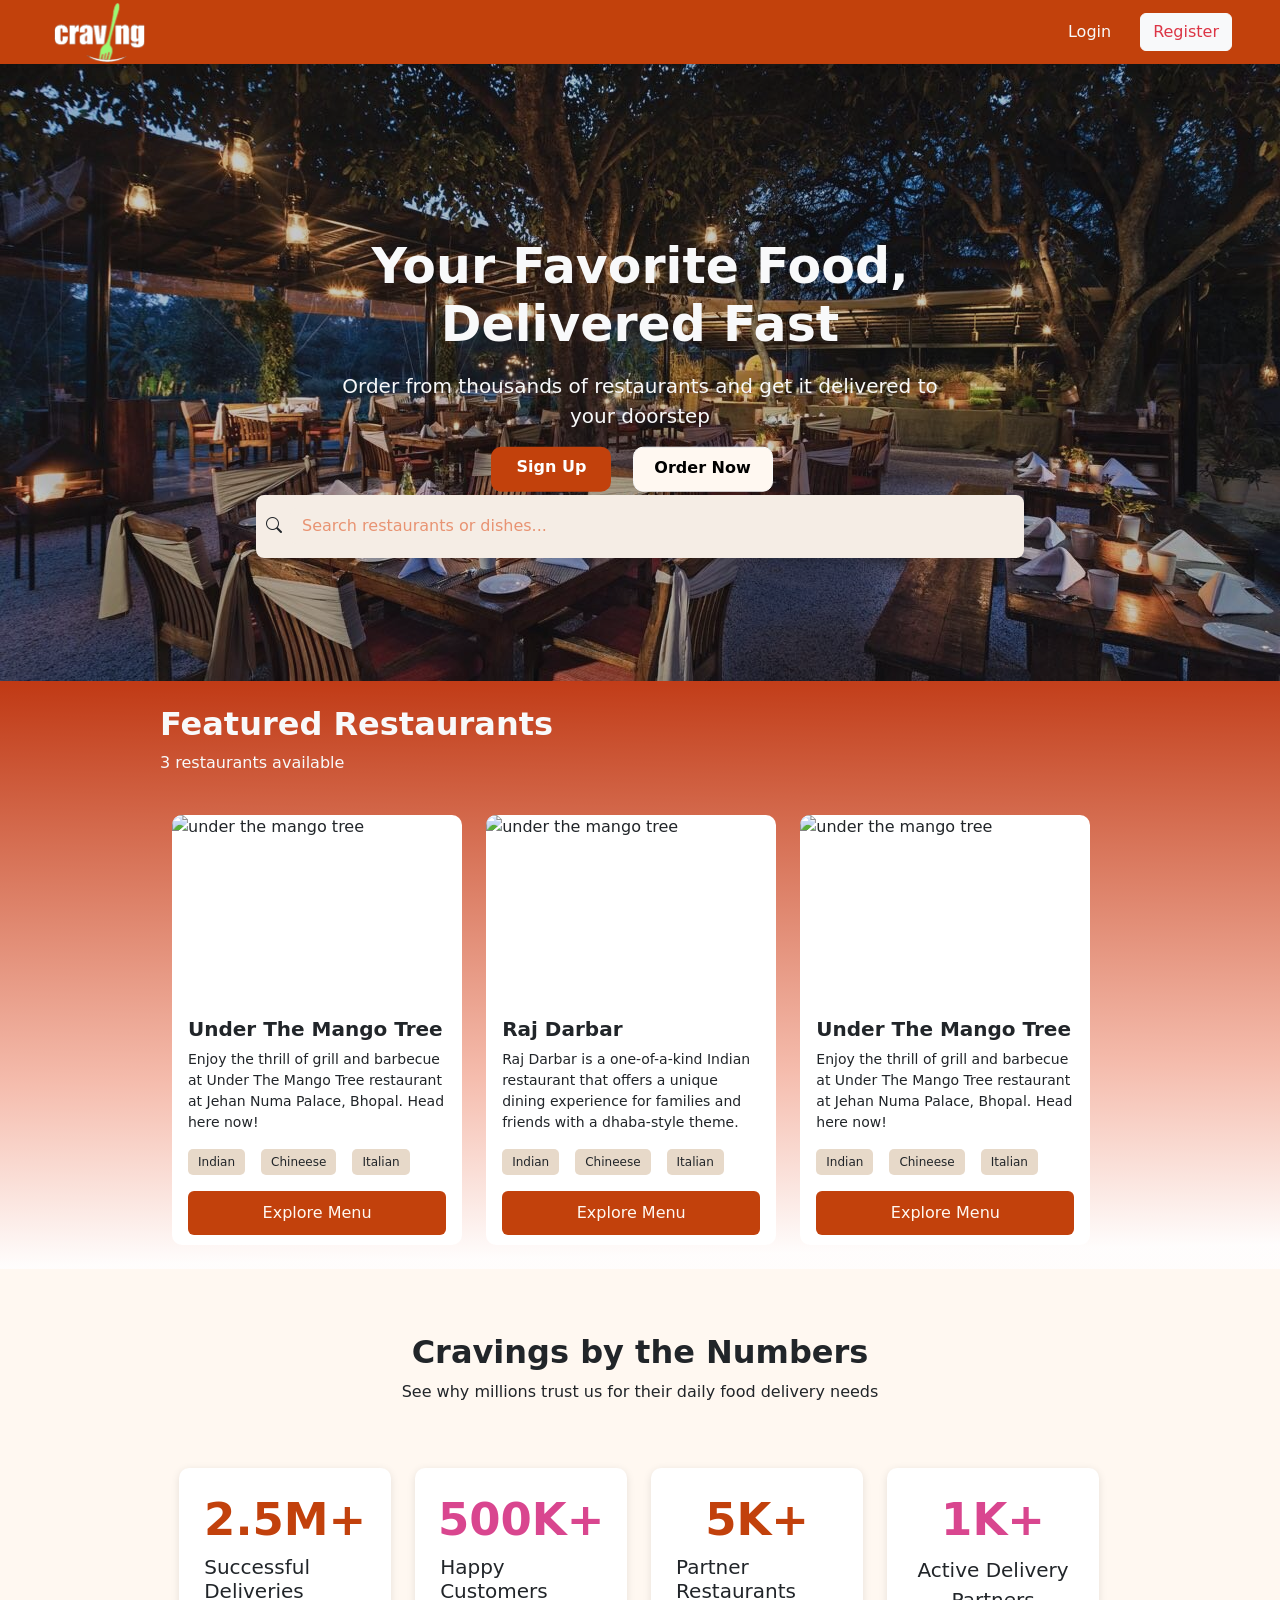
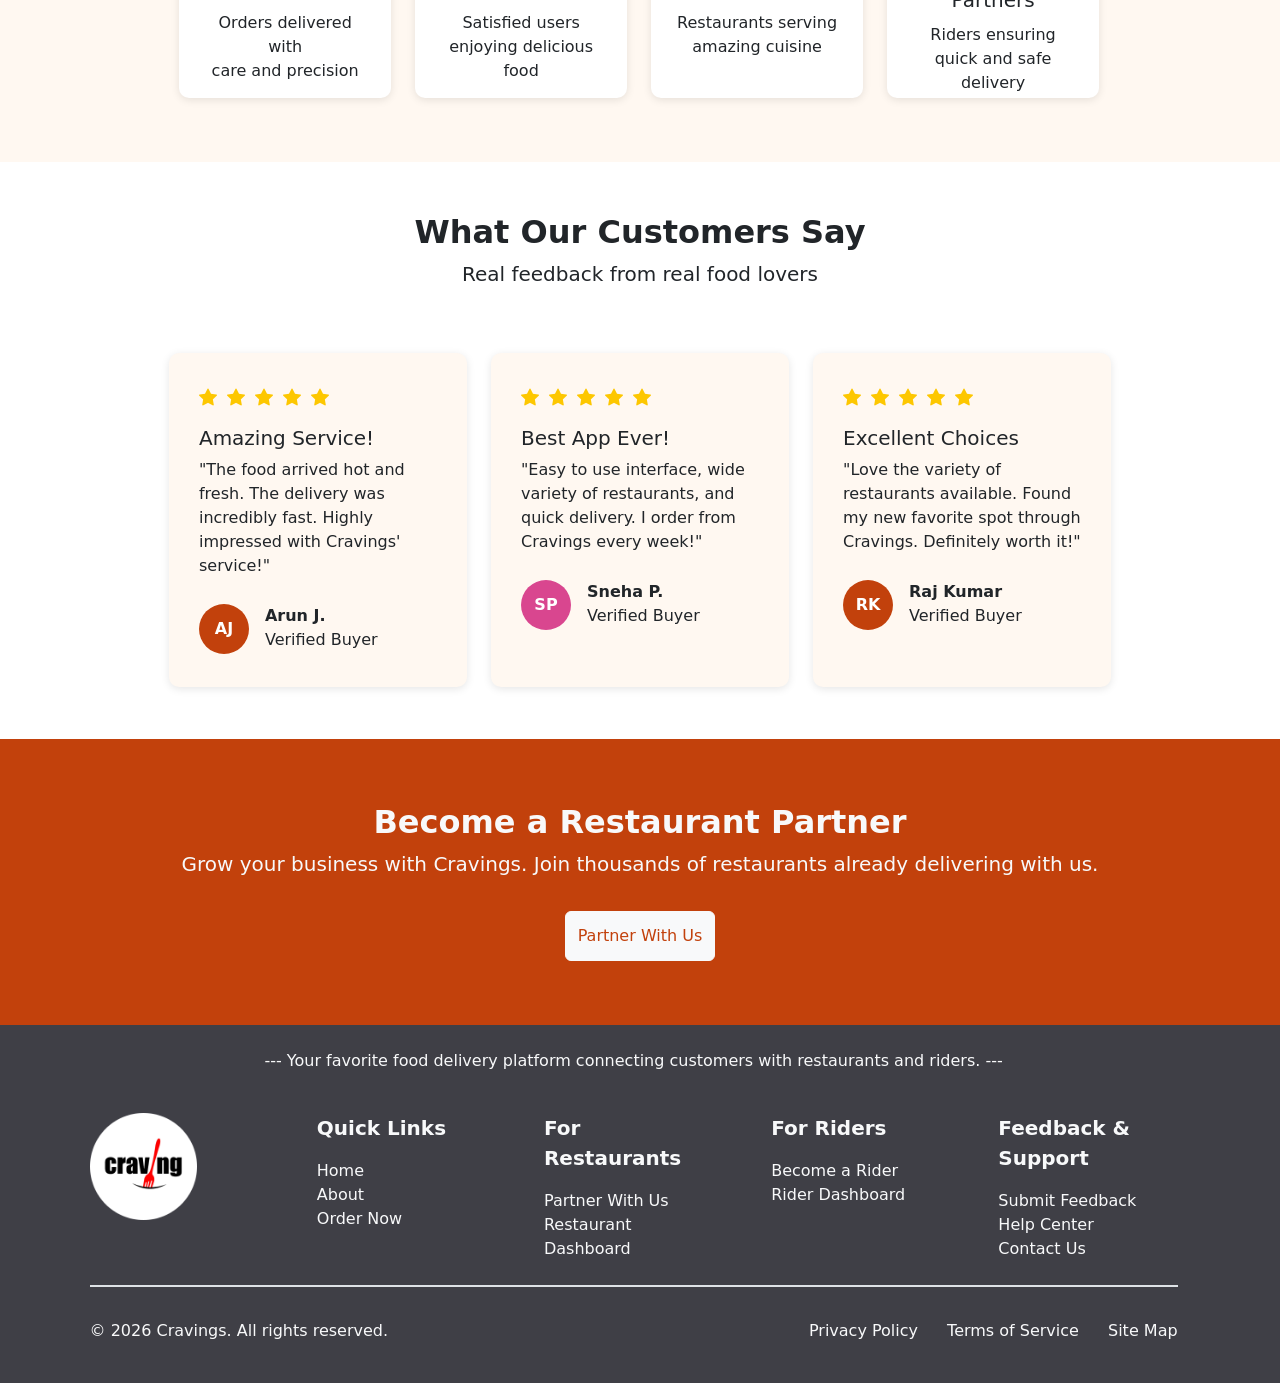
==== static/index.html @ e19a7950 "first commit" ====
<!doctype html>
<html lang="en">
  <head>
    <meta charset="UTF-8" />
    <meta name="viewport" content="width=device-width, initial-scale=1.0" />
    <title>Document</title>

    <link
      href="https://cdn.jsdelivr.net/npm/bootstrap@5.3.8/dist/css/bootstrap.min.css"
      rel="stylesheet"
      integrity="sha384-sRIl4kxILFvY47J16cr9ZwB07vP4J8+LH7qKQnuqkuIAvNWLzeN8tE5YBujZqJLB"
      crossorigin="anonymous"
    />
    <link
      rel="stylesheet"
      href="https://cdn.jsdelivr.net/npm/bootstrap-icons@1.13.1/font/bootstrap-icons.min.css"
    />
    <link rel="stylesheet" href="/css/style.css" />
  </head>
  <body>
    <header
      class="d-flex sticky-top w-100vw justify-content-between align-items-center px-5"
    >
      <div class="object-fit-contain">
        <a href="./index.html"
          ><img class="w-25" src="/images/logo-light.png" alt="logo"
        /></a>
      </div>
      <div class="d-flex gap-3">
        <a
          href="./login.html"
          class="btn w-50 text-decoration-none text-light"
          id="headerLogin"
          >Login</a
        >
        <a
          href="./register.html"
          class="btn btn-light w-100 text-danger"
          id="headerRegister"
        >
          Register
        </a>
      </div>
    </header>

    <!--  hero section-->
    <div class="hero position-relative">
      <!-- Background Image -->
      <img
        src="/images/hero-bg.jpg"
        alt="hero-bg"
        class="w-100 object-fit-cover"
      />

      <!-- overlay -->
      <div
        class="position-absolute top-0 start-0 w-100 h-100 bg-dark opacity-25"
      ></div>

      <!-- Overlay Content -->
      <div
        class="position-absolute top-50 start-50 translate-middle text-center text-light"
      >
        <p class="fw-bold display-4 mb-3" id="hero-center">
          Your Favorite Food,<br />Delivered Fast
        </p>

        <p class="fs-5">
          Order from thousands of restaurants and get it delivered to your
          doorstep
        </p>

        <div class="mb-3">
          <a href="./register.html" class="btn btn-primary me-3 p-2" id="signup"
            >Sign Up</a
          >
          <a href="#" class="btn btn-light me-3 p-2" id="orderNow">Order Now</a>
        </div>
      </div>
      <div class="searchBox position-absolute rounded-3 shadow-sm">
        <i class="bi bi-search me-2 fw-bold"></i>
        <input
          type="text"
          name="seach"
          id="search"
          placeholder="Search restaurants or dishes..."
          class="form-control border-0"
        />
      </div>
    </div>
    <!-- </div> -->
    <div
      class="w-100 d-flex align-items-center justify-content-center pt-4"
      id="featuredrestaurants"
    >
      <div class="w-75">
        <h2 class="fw-bold text-light">Featured Restaurants</h2>
        <p class="text-light">3 restaurants available</p>
        <div class="row row-cols-3 d-flex gap-4 p-4">
          <div class="restaurantCards d-flex flex-column">
            <img
              class="object-fit-cover"
              src="https://res.cloudinary.com/dpl3xwf1z/image/upload/v1775671325/restaurants/69c58f340d577beee548c195/njneiftngfspzpn2wdig.avif"
              alt="under the mango tree"
            />

            <h5 class="fw-bold px-3 pt-3">Under The Mango Tree</h5>
            <p class="px-3" id="text">
              Enjoy the thrill of grill and barbecue at Under The Mango Tree
              restaurant at Jehan Numa Palace, Bhopal. Head here now!
            </p>
            <div class="d-flex gap-3 px-3">
              <p class="foodType">Indian</p>
              <p class="foodType">Chineese</p>
              <p class="foodType">Italian</p>
            </div>
            <a href="Explore Menu" class="btn btn-info mx-3" id="exploreBtn"
              >Explore Menu</a
            >
          </div>
          <div class="restaurantCards d-flex flex-column">
            <img
              class="object-fit-cover"
              src="https://res.cloudinary.com/dpl3xwf1z/image/upload/v1774557305/restaurants/69c58f4b0d577beee548c198/fpdlv1viy4gucm1vrh7u.webp"
              alt="under the mango tree"
            />

            <h5 class="fw-bold px-3 pt-3">Raj Darbar</h5>
            <p class="px-3" id="text">
              Raj Darbar is a one-of-a-kind Indian restaurant that offers a
              unique dining experience for families and friends with a
              dhaba-style theme.
            </p>
            <div class="d-flex gap-3 px-3">
              <p class="foodType">Indian</p>
              <p class="foodType">Chineese</p>
              <p class="foodType">Italian</p>
            </div>
            <a href="Explore Menu" class="btn btn-info mx-3" id="exploreBtn"
              >Explore Menu</a
            >
          </div>
          <div class="restaurantCards d-flex flex-column">
            <img
              class="object-fit-cover"
              src="https://res.cloudinary.com/dpl3xwf1z/image/upload/v1774557446/restaurants/69c590150d577beee548c19b/htwjijdrr2gbjdaf355s.webp"
              alt="under the mango tree"
            />

            <h5 class="fw-bold px-3 pt-3">Under The Mango Tree</h5>
            <p class="px-3" id="text">
              Enjoy the thrill of grill and barbecue at Under The Mango Tree
              restaurant at Jehan Numa Palace, Bhopal. Head here now!
            </p>
            <div class="d-flex gap-3 px-3">
              <p class="foodType">Indian</p>
              <p class="foodType">Chineese</p>
              <p class="foodType">Italian</p>
            </div>
            <a href="Explore Menu" class="btn btn-info mx-3" id="exploreBtn"
              >Explore Menu</a
            >
          </div>
        </div>
      </div>
    </div>
    <div
      class="w-100 d-flex align-items-center justify-content-center"
      id="cravingCustomers"
    >
      <div
        class="d-flex flex-column align-items-center justify-content-center"
        id="custmorsCardContainer"
      >
        <h2 class="fw-bolder">Cravings by the Numbers</h2>
        <p class="">
          See why millions trust us for their daily food delivery needs
        </p>
        <div class="w-100 d-flex gap-4 pt-5">
          <div class="cravingCustomerCards">
            <h1 id="c1">2.5M+</h1>
            <h5>Successful Deliveries</h5>
            <p class="card-text">
              Orders delivered with <br />care and precision
            </p>
          </div>
          <div class="cravingCustomerCards">
            <h1 id="c2">500K+</h1>
            <h5>Happy Customers</h5>
            <p class="card-text">Satisfied users enjoying delicious food</p>
          </div>
          <div class="cravingCustomerCards">
            <h1 id="c3">5K+</h1>
            <h5>Partner Restaurants</h5>
            <p class="card-text">Restaurants serving amazing cuisine</p>
          </div>
          <div class="cravingCustomerCards">
            <h1 id="c4">1K+</h1>
            <h5 class="card-text">Active Delivery Partners</h5>
            <p class="card-text">Riders ensuring quick and safe delivery</p>
          </div>
        </div>
      </div>
    </div>
    <div
      class="w-100 bg-white d-flex align-items-center justify-content-center"
      id="customerReview"
    >
      <div
        class="d-flex flex-column align-items-center justify-content-center"
        id="custmorsCardContainer"
      >
        <h2 class="fw-bolder">What Our Customers Say</h2>
        <p class="fs-5">Real feedback from real food lovers</p>
        <div class="w-100 d-flex gap-4 pt-5">
          <div class="reviewCards">
            <p class="ratingStar">
              <i class="bi bi-star-fill"></i>
              <i class="bi bi-star-fill"></i>
              <i class="bi bi-star-fill"></i>
              <i class="bi bi-star-fill"></i>
              <i class="bi bi-star-fill"></i>
            </p>
            <h5>Amazing Service!</h5>
            <p>
              "The food arrived hot and fresh. The delivery was incredibly fast.
              Highly impressed with Cravings' service!"
            </p>
            <div class="d-flex gap-3 h-25 align-items-center lh-1">
              <div class="profile">AJ</div>
              <div class="buyer">
                <p class="fw-semibold">Arun J.</p>
                <p>Verified Buyer</p>
              </div>
            </div>
          </div>
          <div class="reviewCards">
            <p class="ratingStar">
              <i class="bi bi-star-fill"></i>
              <i class="bi bi-star-fill"></i>
              <i class="bi bi-star-fill"></i>
              <i class="bi bi-star-fill"></i>
              <i class="bi bi-star-fill"></i>
            </p>
            <h5>Best App Ever!</h5>
            <p>
              "Easy to use interface, wide variety of restaurants, and quick
              delivery. I order from Cravings every week!"
            </p>
            <div class="d-flex gap-3 h-25 align-items-center lh-1">
              <div class="profile" id="sp">SP</div>
              <div class="buyer">
                <p class="fw-semibold" >Sneha P.</p>
                <p>Verified Buyer</p>
              </div>
            </div>
          </div>
          <div class="reviewCards">
            <p class="ratingStar">
              <i class="bi bi-star-fill"></i>
              <i class="bi bi-star-fill"></i>
              <i class="bi bi-star-fill"></i>
              <i class="bi bi-star-fill"></i>
              <i class="bi bi-star-fill"></i>
            </p>
            <h5>Excellent Choices</h5>
            <p>
              "Love the variety of restaurants available. Found my new favorite
              spot through Cravings. Definitely worth it!"
            </p>
            <div class="d-flex gap-3 h-25 align-items-center lh-1">
              <div class="profile">RK</div>
              <div class="buyer">
                <p class="fw-semibold">Raj Kumar</p>
                <p>Verified Buyer</p>
              </div>
            </div>
          </div>
        </div>
      </div>
    </div>
    <div class="d-flex flex-column justify-content-center align-items-center  text-light" id="partner">
      <h2 class="fw-bold">Become a Restaurant Partner</h2>
      <p class="fs-5">Grow your business with Cravings. Join thousands of restaurants already delivering with us.</p>
      <button class="btn btn-light mt-3">Partner With Us</button>
    </div>

    <!-- Footer -->
    <footer class="h-50 w-100 py-4 text-light align-items-center">
      <div id="footerContainer">
        <p class="d-flex justify-content-center">
          --- Your favorite food delivery platform connecting customers with
          restaurants and riders. ---
        </p>
        <div class="row row-cols-5 pt-4 g-5" id="footerLinksContainer">
          <div class="col object-fit-contain">
            <img
              src="/images/logo-circle.png"
              alt="logo-circle"
              id="logoCircle"
            />
          </div>
          <div class="col g-5">
            <p class="fw-bold fs-5">Quick Links</p>
            <a href="#" class="text-decoration-none text-light">Home</a> <br />
            <a href="#" class="text-decoration-none text-light">About</a> <br />
            <a href="#" class="text-decoration-none text-light">Order Now</a>
          </div>
          <div class="col">
            <p class="fw-bold fs-5">For Restaurants</p>
            <a href="#" class="text-decoration-none text-light"
              >Partner With Us</a
            >
            <br />
            <a href="#" class="text-decoration-none text-light"
              >Restaurant Dashboard</a
            >
          </div>
          <div class="col">
            <p class="fw-bold fs-5">For Riders</p>
            <a href="#" class="text-decoration-none text-light"
              >Become a Rider</a
            ><br />
            <a href="#" class="text-decoration-none text-light"
              >Rider Dashboard</a
            >
          </div>
          <div class="col">
            <p class="fw-bold fs-5">Feedback & Support</p>
            <a href="#" class="text-decoration-none text-light"
              >Submit Feedback</a
            ><br />
            <a href="#" class="text-decoration-none text-light">Help Center</a
            ><br />
            <a href="#" class="text-decoration-none text-light">Contact Us</a>
          </div>
        </div>

        <br />
        <div class="h-1px border border-1 w-100"></div>

        <div
          class="w-100 d-flex justify-content-between align-items-end py-3 mt-3"
        >
          <div class="d-inline">© 2026 Cravings. All rights reserved.</div>
          <div class="row row-cols-3 d-inline">
            <a href="#" class="text-decoration-none text-light"
              >Privacy Policy</a
            >
            <a href="#" class="text-decoration-none text-light"
              >Terms of Service</a
            >
            <a href="#" class="text-decoration-none text-light">Site Map</a>
          </div>
        </div>
      </div>
    </footer>
    <!-- Script -->
    <script
      src="https://cdn.jsdelivr.net/npm/bootstrap@5.3.8/dist/js/bootstrap.bundle.min.js"
      integrity="sha384-FKyoEForCGlyvwx9Hj09JcYn3nv7wiPVlz7YYwJrWVcXK/BmnVDxM+D2scQbITxI"
      crossorigin="anonymous"
    ></script>
  </body>
</html>
---- css/style.css ----
:root {
  --color-primary: #c2410c; /* Brand orange-red */
  --color-primary-content: #ffffff; /* Text on primary background */
  --color-secondary: #6b7280; /* Muted gray text */
  --color-neutral: #3f3f46; /* Dark sections (footer, bars) */
  --color-neutral-content: #f4f4f5; /* Text on dark backgrounds */
  --color-base-100: #fff8f1; /* Warm white page background */
  --color-base-200: #f5ede5; /* Slightly darker warm white */
  --color-base-300: #e7d9c9; /* Borders and dividers */
  --color-base-content: #2d1b10; /* Default dark text */
  --color-error: #ef4444; /* Red for error states */
  --color-success: #22c55e; /* Green for success states */

  /* Bootstrap mapping */

  /* --bs-primary: var(--color-primary);
  --bs-primary-content : var(--color-primary-content);
  --bs-secondary : var(--color-secondary);
  --bs-neutral : var(--color-neutral);
  --bs-neutral-content : var(--color-neutral-content);
  --bs-base-100 : var(--color-base-100);
  --bs-base-200 :var(--color-base-200);
  --bs-base-300 :var(--color-base-300);
  --bs-base-content:var(--color-base-content);
  --bs-error : var(--color-error);
  --bs-success : var(--color-success); */
}

* {
  margin: 0%;
  padding: 0%;
  box-sizing: border-box;
}

body {
  height: auto;
  width: 100%;
}
header {
  background-color: var(--color-primary);
  height: 64px;
}
#headerLogin:hover {
  border: 1px solid white;
}
#headerRegister:hover {
  border: 1px solid white;
  background-color: var(--color-primary);
  color: white !important;
}




footer {
  /* padding: 10%; */
  background-color: var(--color-neutral);
  height: fit-content;
}
#footerContainer {
  height: auto;
  width: 85%;
  display: flex;
  flex-direction: column;
  justify-content: space-between;
  align-items: center;
  margin-left: 7%;
  /* padding-left: 2vw; */
}
#logoCircle {
  width: 60%;
}
.hero {
  position: relative;
}
.hero img {
  height: 617px;
  width: 100%;
}
#signup{
  height: 45px;
  padding: 4px;
  width: 120px;
  font-weight: bold;
  background-color: var(--color-primary);
  border: none;
  border-radius: 10px;

  /* display: flex; */
}
#signup:hover{
  background-color: #b13d10;
}
#orderNow{
  height: 45px;
  width: 140px;
  font-weight:600;
  border-radius: 10px;
  background-color: var(--color-base-100);
}
#orderNow:hover{
  background-color: var(--color-base-200);

}
.searchBox{
  width: 60vw;
  height: 7vh;
  bottom:20% ;
  align-items: center;
  justify-content: center;
  display: flex;
  left: 20%;
  padding-left: 10px;
  background-color: var(--color-base-200);
}
.searchBox input{
  background-color: var(--color-base-200);
  border: none;
}
/* .searchBox input:hover{
  background-color: var(--color-base-200);

} */
 .searchBox input::placeholder{
  color:#e89372;
 }
#hero-center {
  font-size: 49px;
  font-weight: bold;
}
#loginMain img {
  height: 660px;
  width: 100%;
}

#register_form {
  height: auto;
  width: 30%;
}
/* height: 490px; */
/* height: 490px; */
#login_form {
  height: fit-content;
  width: 30%;
  /* top: 50%; */
}
#Loginbtn {
  background-color: #c2410c;
  border: none;
  padding: 3%;
}
#Registerbtn {
  background-color: #c2410c;
  border: none;
  padding: 3%;
}
#featuredrestaurants{
  /* background-color: #fff; */
  /* background: #FD5B2D; */
background: linear-gradient(179deg, rgb(192, 57, 20) 0%, rgba(241, 163, 142, 0.73) 66%, rgba(251, 232, 227, 0.1) 96%);
}
.restaurantCards{
  background-color: #fff;
  width: 31%;
  height: 430px;
  border-radius: 10px;
  padding: 0;
  transition: transform 0.3s ease;
  
}

 #text{
  font-size: 14px;
 }
.restaurantCards img{
  border-radius: 10px 10px 0px 0px;
  object-fit: cover;
  width: 100%;
  height:45%;
}


.foodType{
  background-color: var(--color-base-300);
  font-size: 12px;
  padding: 4px;
  border-radius: 5px;
  padding-inline: 10px;

}
#exploreBtn{
  background-color: var(--color-primary);
  border: none;
  color: var(--color-base-100);
  padding: 10px;
  /* padding-bottom: ; */
  margin-bottom: 10px;
}
#exploreBtn:hover{
  opacity: 80%;
}
.restaurantCards:hover{
  transform: scale(1.05);
}
#cravingCustomers{
  background-color: #FFF8F1;
  padding: 5%;
}
#custmorsCardContainer{
  width: 80%;
}
.cravingCustomerCards{
  height: 230px;
  width: 23%;
  background-color: #fff;
  border-radius: 10px;
  display: flex;
  flex-direction: column;
  align-items: center;
  padding: 25px;
  box-shadow:  0 2px 8px rgba(0,0,0,0.1);
  transition: all 0.3s ease;
  line-height: 2;

}
.cravingCustomerCards:hover{
  box-shadow: 0 3px 30px rgba(0,0,0,0.15);
}
#c1,#c3{
  color: var(--color-primary);
  font-size: 45px;
  font-weight: 700;
}
#c2,#c4{
  color: #D9468F;
  font-size: 45px;
  font-weight: 700;
}
.card-text{
  line-height: 1.5;
  text-align: center;
}
.reviewCards{
  width: 33%;
  background-color: #FFF8F1;
  padding: 30px;
  border-radius: 10px;
  box-shadow:  0 2px 8px rgba(0,0,0,0.1);
  transition: all 0.3s ease;
}
.ratingStar{
  color: #FDC700;
  font-size: large;
  display: flex;
  gap: 10px;
}
.profile{
  height: 50px;
  width: 50px;
  border-radius: 50px;
  background-color: var(--color-primary);
  color: white;
  font-weight: 750;
  display: flex;
  align-items: center;
  justify-content: center;
}
.buyer{
  line-height: 0.5;
  padding-top: 15px;
}
.reviewCards:hover{
  box-shadow: 0 3px 12px rgba(0,0,0,0.15);
}
#sp{
  background-color: #D9468F;
}
#customerReview{
  padding: 4%;
}
#partner{
  background-color: var(--color-primary);
  padding: 5%;
}
#partner button{
  color: var(--color-primary);
  font-weight: 500;
  padding: 10px;
  width: 13%;
  height: 50px;
}
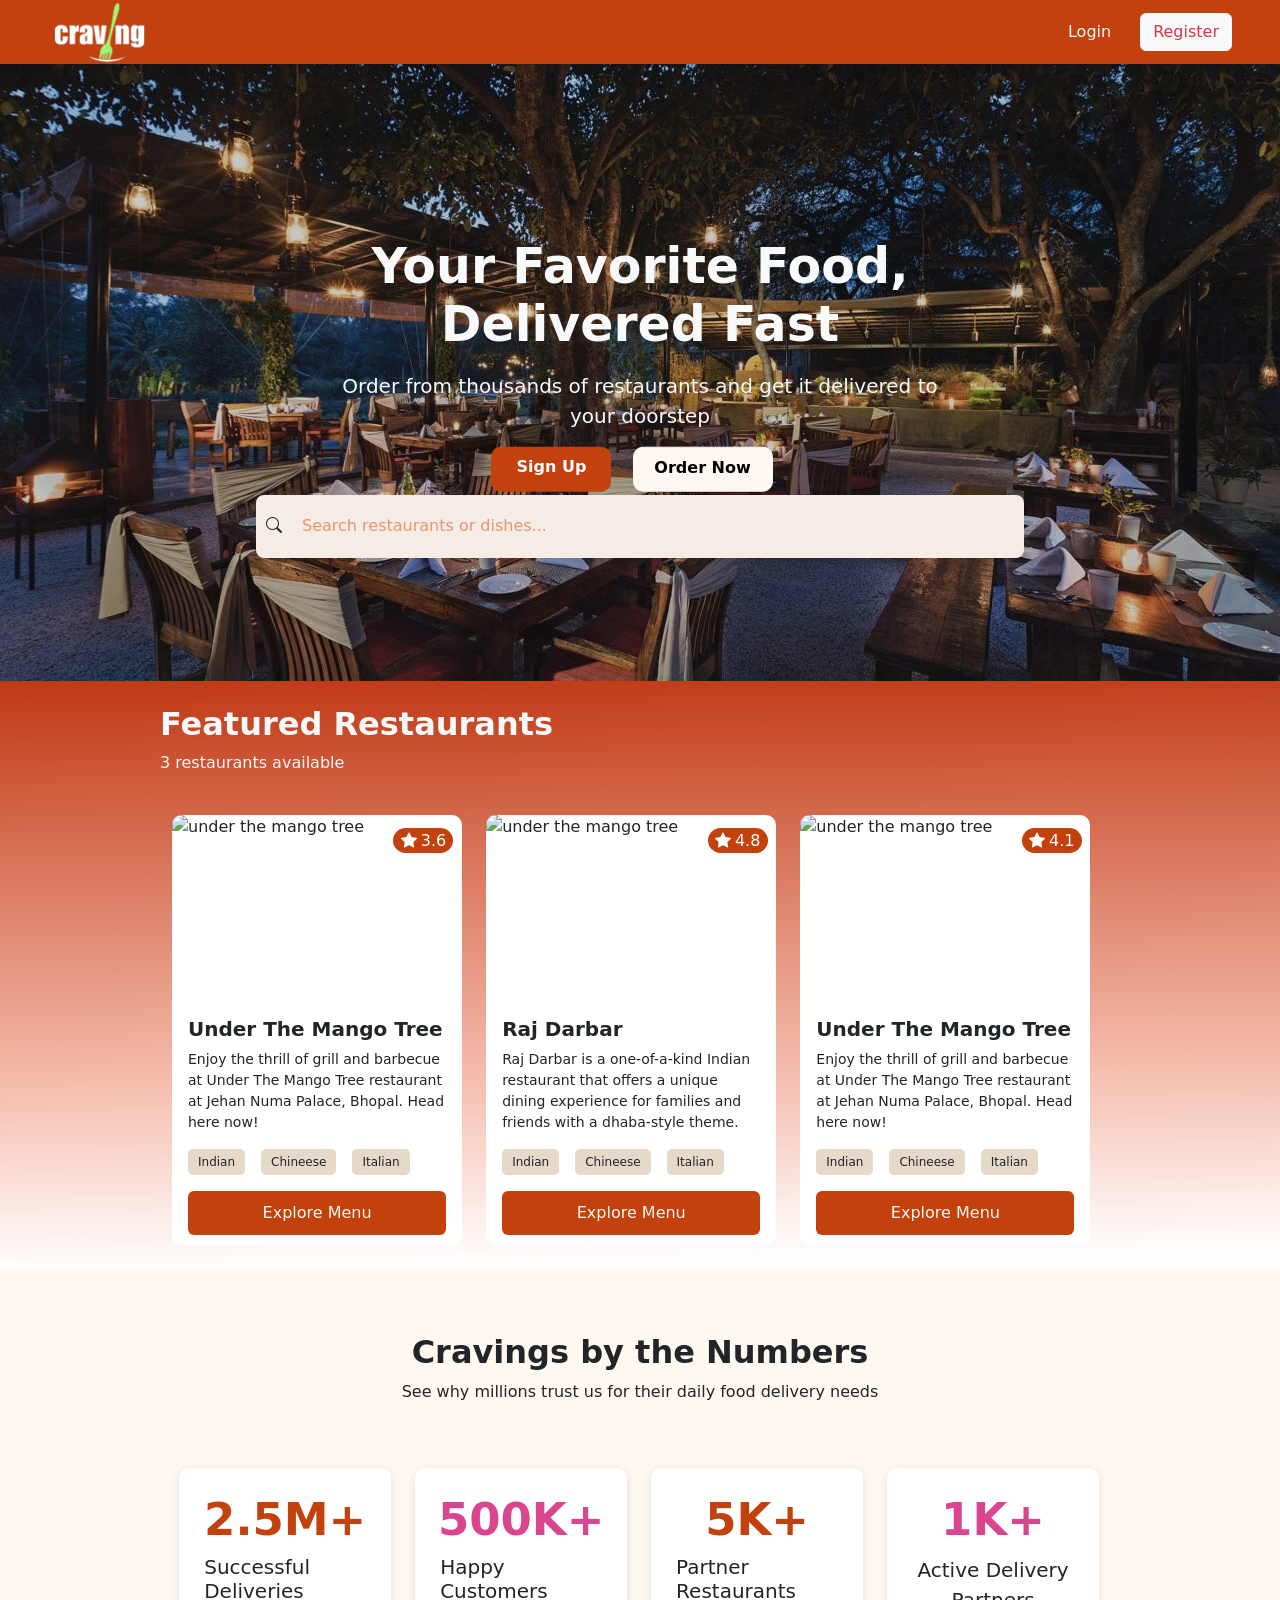
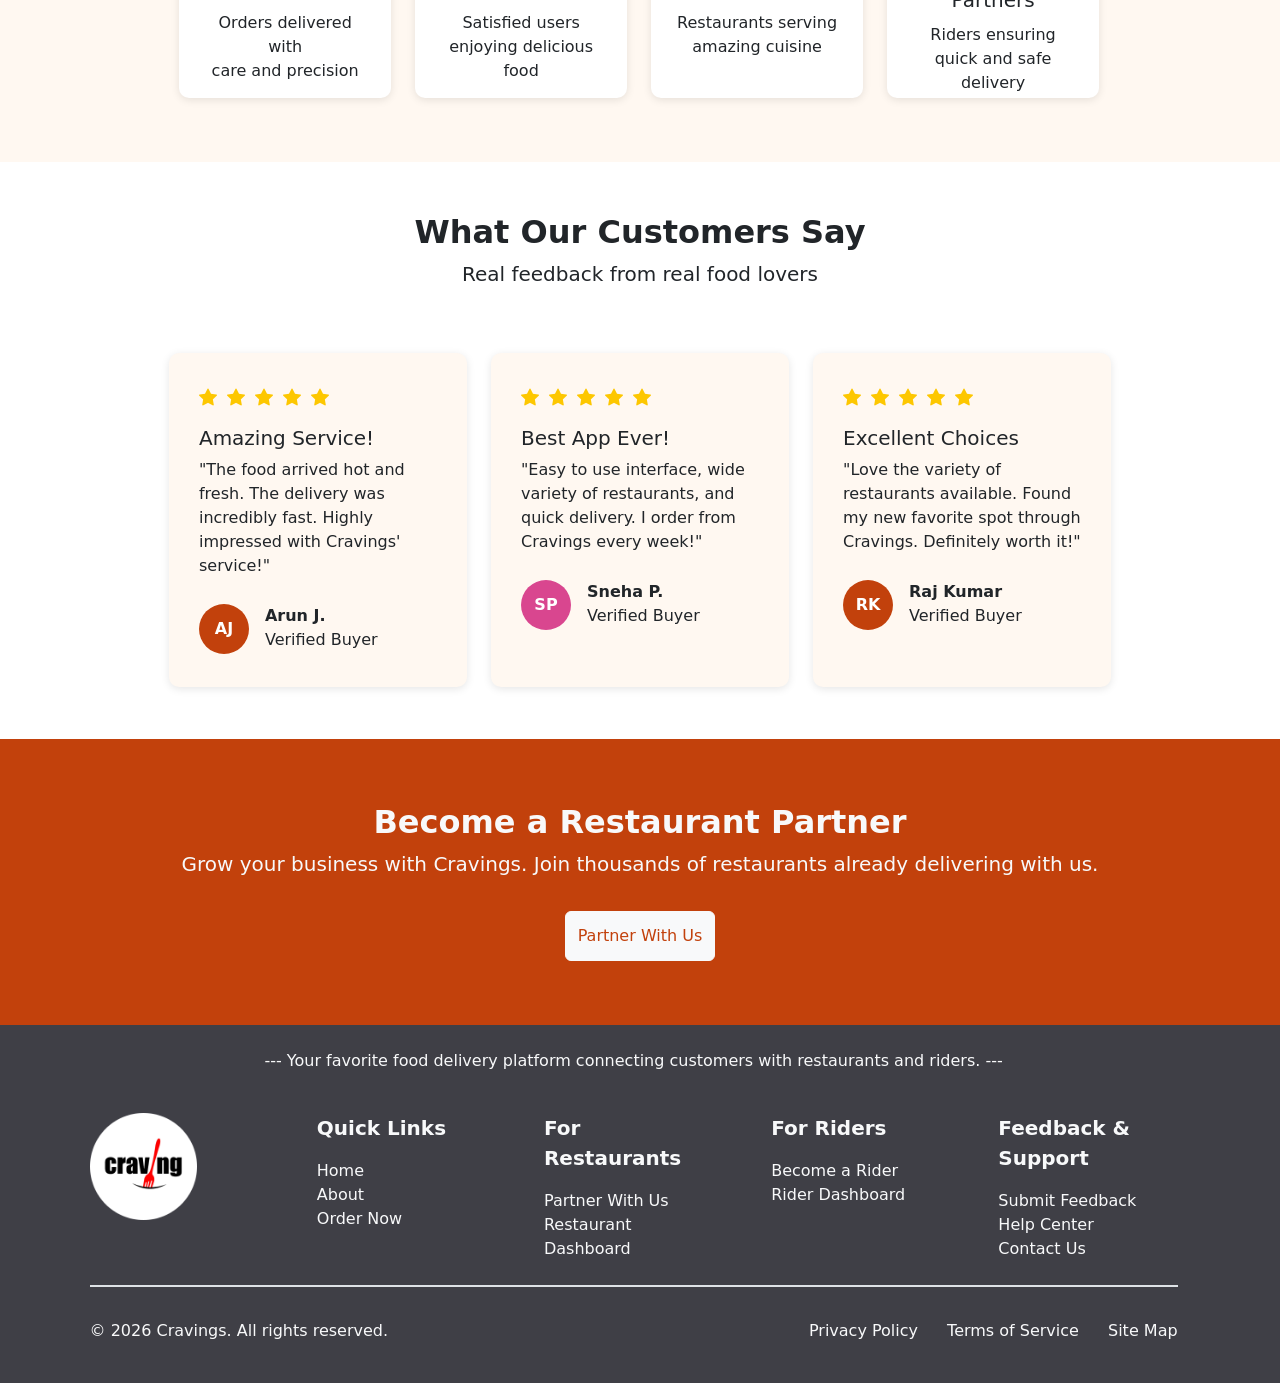
==== commit fd60e498: "order now page added" ====
--- a/static/index.html
+++ b/static/index.html
@@ -74,7 +74,7 @@
           <a href="./register.html" class="btn btn-primary me-3 p-2" id="signup"
             >Sign Up</a
           >
-          <a href="#" class="btn btn-light me-3 p-2" id="orderNow">Order Now</a>
+          <a href="./order-now.html" class="btn btn-light me-3 p-2" id="orderNow">Order Now</a>
         </div>
       </div>
       <div class="searchBox position-absolute rounded-3 shadow-sm">
@@ -97,12 +97,14 @@
         <h2 class="fw-bold text-light">Featured Restaurants</h2>
         <p class="text-light">3 restaurants available</p>
         <div class="row row-cols-3 d-flex gap-4 p-4">
-          <div class="restaurantCards d-flex flex-column">
+          <div class="restaurantCards d-flex flex-column position-relative">
             <img
               class="object-fit-cover"
               src="https://res.cloudinary.com/dpl3xwf1z/image/upload/v1775671325/restaurants/69c58f340d577beee548c195/njneiftngfspzpn2wdig.avif"
               alt="under the mango tree"
             />
+              <div class="starRating"><i class="bi bi-star-fill"></i> 3.6</div>
+
 
             <h5 class="fw-bold px-3 pt-3">Under The Mango Tree</h5>
             <p class="px-3" id="text">
@@ -118,12 +120,14 @@
               >Explore Menu</a
             >
           </div>
-          <div class="restaurantCards d-flex flex-column">
+          <div class="restaurantCards d-flex flex-column position-relative">
             <img
               class="object-fit-cover"
               src="https://res.cloudinary.com/dpl3xwf1z/image/upload/v1774557305/restaurants/69c58f4b0d577beee548c198/fpdlv1viy4gucm1vrh7u.webp"
               alt="under the mango tree"
             />
+              <div class="starRating"><i class="bi bi-star-fill"></i> 4.8</div>
+
 
             <h5 class="fw-bold px-3 pt-3">Raj Darbar</h5>
             <p class="px-3" id="text">
@@ -140,12 +144,14 @@
               >Explore Menu</a
             >
           </div>
-          <div class="restaurantCards d-flex flex-column">
+          <div class="restaurantCards d-flex flex-column position-relative">
             <img
               class="object-fit-cover"
               src="https://res.cloudinary.com/dpl3xwf1z/image/upload/v1774557446/restaurants/69c590150d577beee548c19b/htwjijdrr2gbjdaf355s.webp"
               alt="under the mango tree"
             />
+              <div class="starRating"><i class="bi bi-star-fill"></i> 4.1</div>
+
 
             <h5 class="fw-bold px-3 pt-3">Under The Mango Tree</h5>
             <p class="px-3" id="text">
--- a/css/style.css
+++ b/css/style.css
@@ -11,19 +11,6 @@
   --color-error: #ef4444; /* Red for error states */
   --color-success: #22c55e; /* Green for success states */
 
-  /* Bootstrap mapping */
-
-  /* --bs-primary: var(--color-primary);
-  --bs-primary-content : var(--color-primary-content);
-  --bs-secondary : var(--color-secondary);
-  --bs-neutral : var(--color-neutral);
-  --bs-neutral-content : var(--color-neutral-content);
-  --bs-base-100 : var(--color-base-100);
-  --bs-base-200 :var(--color-base-200);
-  --bs-base-300 :var(--color-base-300);
-  --bs-base-content:var(--color-base-content);
-  --bs-error : var(--color-error);
-  --bs-success : var(--color-success); */
 }
 
 * {
@@ -172,7 +159,7 @@
  #text{
   font-size: 14px;
  }
-.restaurantCards img{
+.restaurantCards img,.restaurantCards2 img{
   border-radius: 10px 10px 0px 0px;
   object-fit: cover;
   width: 100%;
@@ -288,4 +275,61 @@
   padding: 10px;
   width: 13%;
   height: 50px;
+}
+.order-now{
+  background-color: #F5EDE5;
+  padding:8px ;
+}
+.searchTab{
+  height: 13vh;
+  width: 98vw;
+  background-color: #FFF8F1;
+  /* margin: 8px; */
+  border-radius: 10px;
+  display: flex;
+  align-items: center;
+  justify-content: center;
+  box-shadow: 0 4px 7px rgba(0, 0, 0, 0.1);
+}
+.searchbar{
+  border-radius: 8px ;
+  width: 80vw;
+  height:7vh;
+  border: 1px solid #c2410c;
+  color: #c2410c;
+  background-color: #FFF8F1;
+}
+.searchbar::placeholder{
+  color: #E19C7E;
+  padding-left: 40px;
+
+}
+.searchbar:active{
+  border: 1px solid #c2410c;
+
+}
+.restaurantCards2{
+  background-color: #fff;
+  width: 32%;
+  height: 430px;
+  border-radius: 10px;
+  padding: 0;
+  transition: transform 0.3s ease;
+}
+.allRestaurantsContainer{
+  width: 80vw;
+}
+.starRating{
+  height: 25px;
+  width: 60px;
+  background-color: var(--color-primary);
+  position: absolute;
+  right: 3%;
+  top: 3%;
+  display:flex;
+  align-items: center;
+  justify-content: center;
+  gap:4px;
+  border-radius: 15px;
+  color: #fff;
 }
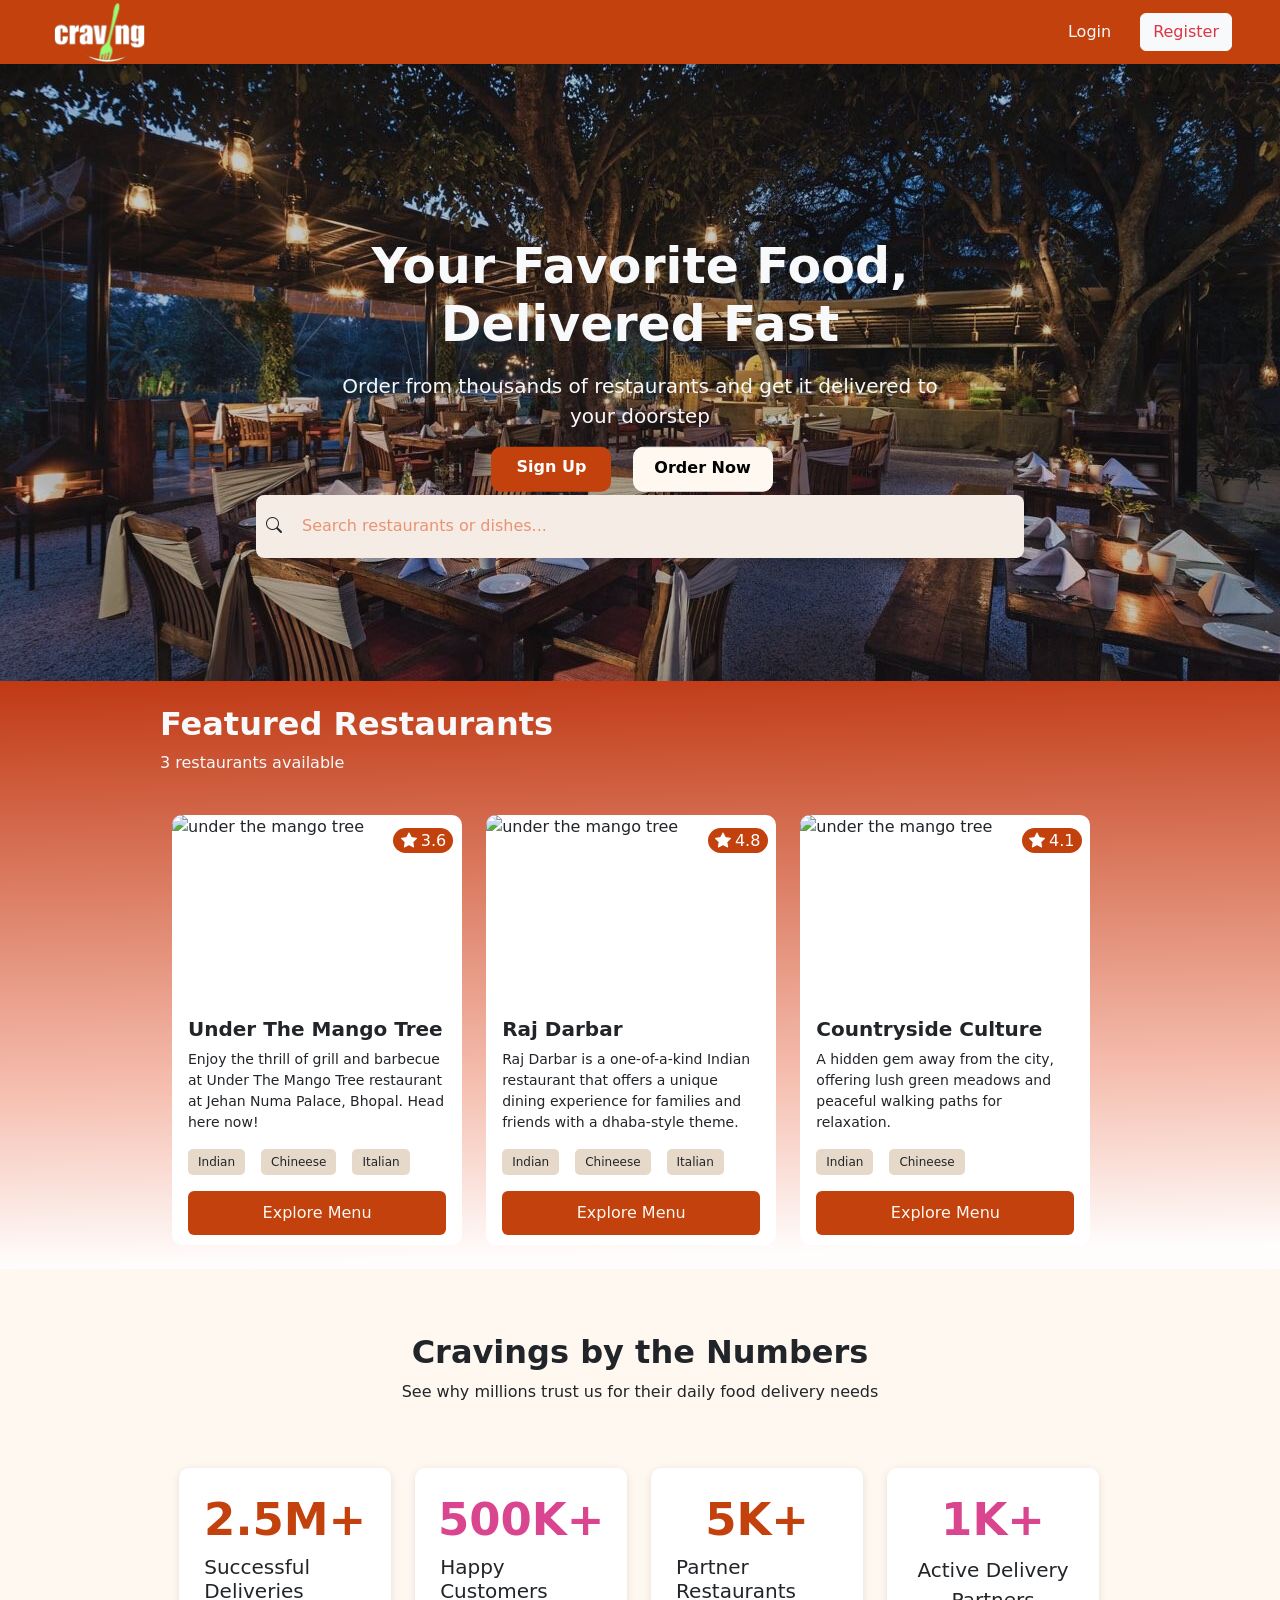
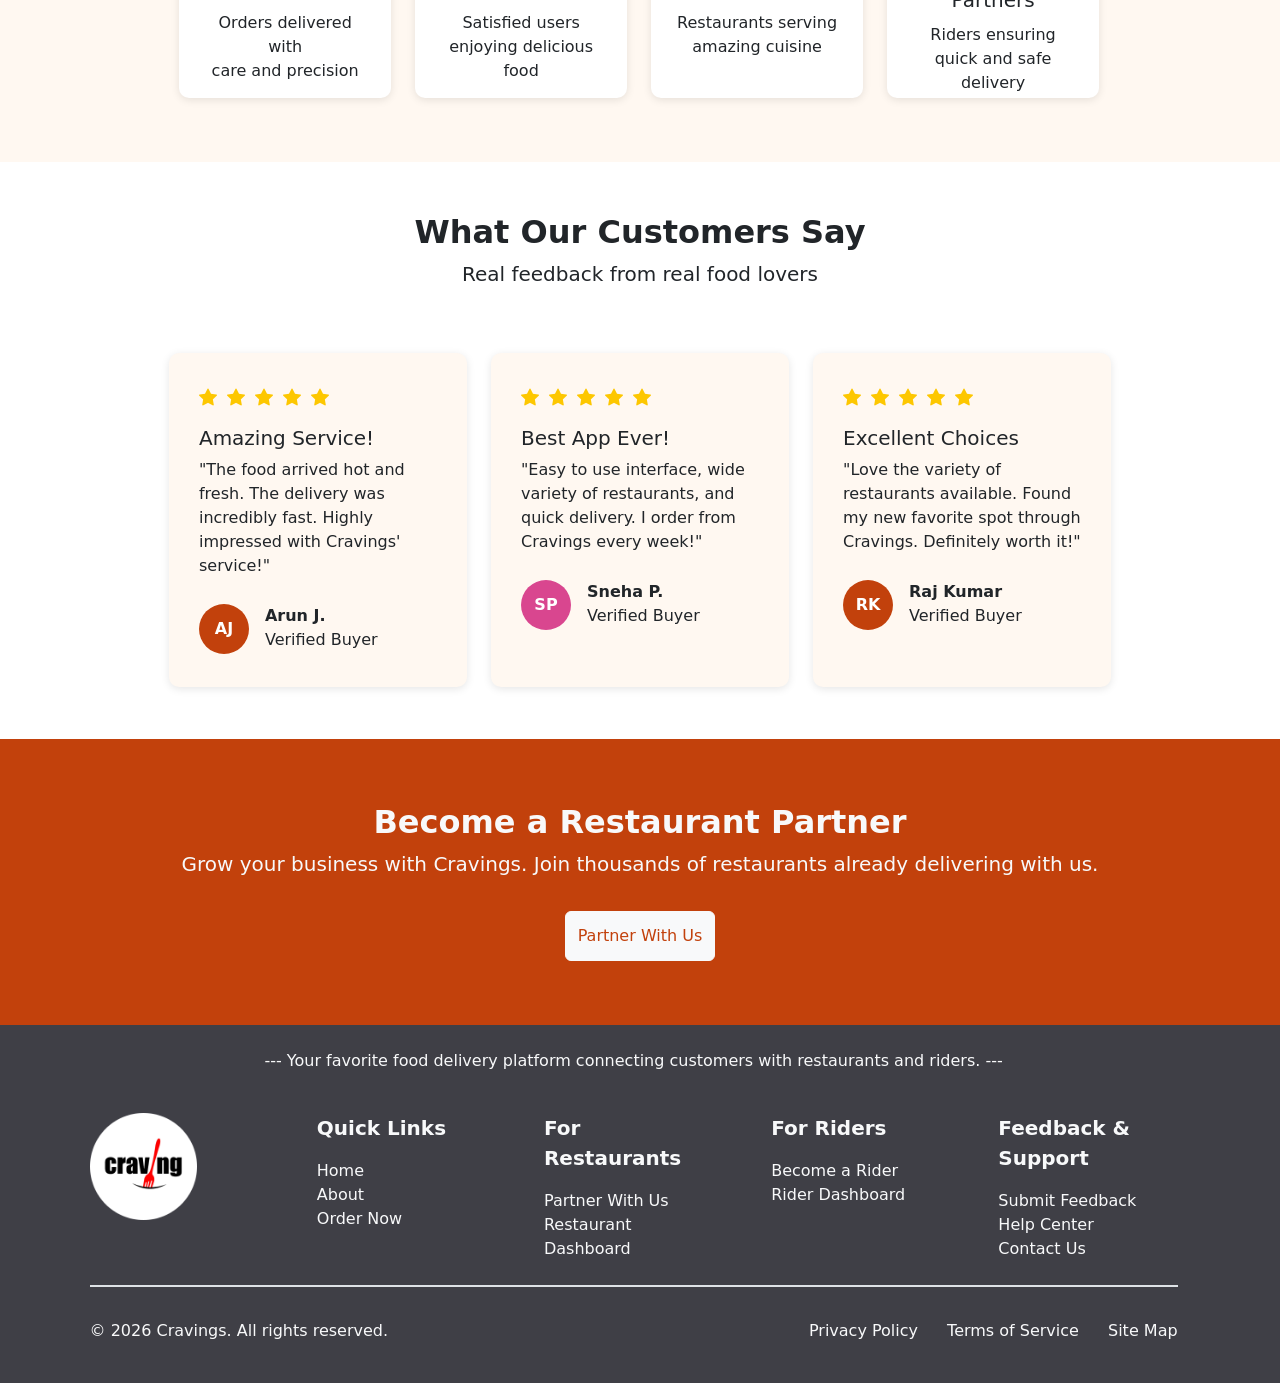
==== commit 5b2b2104: "links attached" ====
--- a/static/index.html
+++ b/static/index.html
@@ -96,7 +96,7 @@
       <div class="w-75">
         <h2 class="fw-bold text-light">Featured Restaurants</h2>
         <p class="text-light">3 restaurants available</p>
-        <div class="row row-cols-3 d-flex gap-4 p-4">
+        <div class="row row-cols-3 d-flex gap-4 p-4 ">
           <div class="restaurantCards d-flex flex-column position-relative">
             <img
               class="object-fit-cover"
@@ -116,7 +116,7 @@
               <p class="foodType">Chineese</p>
               <p class="foodType">Italian</p>
             </div>
-            <a href="Explore Menu" class="btn btn-info mx-3" id="exploreBtn"
+            <a href="./restaurant-menu.html" class="btn btn-info mx-3" id="exploreBtn"
               >Explore Menu</a
             >
           </div>
@@ -140,7 +140,7 @@
               <p class="foodType">Chineese</p>
               <p class="foodType">Italian</p>
             </div>
-            <a href="Explore Menu" class="btn btn-info mx-3" id="exploreBtn"
+            <a href="./restaurant-menu2.html" class="btn btn-info mx-3" id="exploreBtn"
               >Explore Menu</a
             >
           </div>
@@ -153,17 +153,16 @@
               <div class="starRating"><i class="bi bi-star-fill"></i> 4.1</div>
 
 
-            <h5 class="fw-bold px-3 pt-3">Under The Mango Tree</h5>
+            <h5 class="fw-bold px-3 pt-3">Countryside Culture</h5>
             <p class="px-3" id="text">
-              Enjoy the thrill of grill and barbecue at Under The Mango Tree
-              restaurant at Jehan Numa Palace, Bhopal. Head here now!
+              A hidden gem away from the city, offering lush green meadows and peaceful walking paths for relaxation.
             </p>
             <div class="d-flex gap-3 px-3">
               <p class="foodType">Indian</p>
               <p class="foodType">Chineese</p>
-              <p class="foodType">Italian</p>
-            </div>
-            <a href="Explore Menu" class="btn btn-info mx-3" id="exploreBtn"
+              <!-- <p class="foodType">Italian</p> -->
+            </div>
+            <a href="./restaurant-menu3.html" class="btn btn-info mx-3" id="exploreBtn"
               >Explore Menu</a
             >
           </div>
@@ -308,13 +307,13 @@
           </div>
           <div class="col g-5">
             <p class="fw-bold fs-5">Quick Links</p>
-            <a href="#" class="text-decoration-none text-light">Home</a> <br />
+            <a href="./index.html" class="text-decoration-none text-light">Home</a> <br />
             <a href="#" class="text-decoration-none text-light">About</a> <br />
-            <a href="#" class="text-decoration-none text-light">Order Now</a>
+            <a href="./order-now.html" class="text-decoration-none text-light">Order Now</a>
           </div>
           <div class="col">
             <p class="fw-bold fs-5">For Restaurants</p>
-            <a href="#" class="text-decoration-none text-light"
+            <a href="./register.html" class="text-decoration-none text-light"
               >Partner With Us</a
             >
             <br />
@@ -324,7 +323,7 @@
           </div>
           <div class="col">
             <p class="fw-bold fs-5">For Riders</p>
-            <a href="#" class="text-decoration-none text-light"
+            <a href="./register.html" class="text-decoration-none text-light"
               >Become a Rider</a
             ><br />
             <a href="#" class="text-decoration-none text-light"
--- a/css/style.css
+++ b/css/style.css
@@ -183,7 +183,7 @@
   /* padding-bottom: ; */
   margin-bottom: 10px;
 }
-#exploreBtn:hover{
+#exploreBtn:hover,#exploreBtnm:hover{
   opacity: 80%;
 }
 .restaurantCards:hover{
@@ -316,8 +316,13 @@
   padding: 0;
   transition: transform 0.3s ease;
 }
+.restaurantCards2:hover{
+    box-shadow: 0 4px 20px rgba(0, 0, 0, 0.1);
+
+}
 .allRestaurantsContainer{
   width: 80vw;
+  padding-bottom:50px ;
 }
 .starRating{
   height: 25px;
@@ -332,4 +337,69 @@
   gap:4px;
   border-radius: 15px;
   color: #fff;
+}
+.restImg{
+  width: 13vw;
+  height: 23vh;
+  border-radius: 10px;
+}
+.restaurantDetailsContainer{
+  background-color: #F5EDE5;
+}
+.restaurant{
+    box-shadow: 0 4px 20px rgba(0, 0, 0, 0.1);
+  padding-left: 8%;
+  padding-top: 1%;
+  padding-bottom: 1%;
+  background-color: #FFF8F1;
+
+}
+.location{
+  line-height: 0.7;
+}
+.menuContainer{
+  background-color: #F5EDE5;
+  padding-bottom: 90px;
+  
+}
+.menu{
+  width: 70vw;
+  padding-top:2%;
+}
+.dishCards{
+  height: 20vh;
+  background-color: var(--color-base-100);
+  border-radius: 10px;
+  box-shadow: 0 4px 20px rgba(0, 0, 0, 0.1);
+  transition: all 0.3s ease;
+}
+.dishCards:hover{
+  box-shadow: 0 4px 20px rgba(0, 0, 0, 0.2);
+
+}
+.foodImages{
+  width:7.5vw;
+  border-radius: 10px;
+}
+.foodCategory{
+  font-size: 13px;
+}
+.price{
+  color: var(--color-primary);
+  font-size: 20px;
+}
+.Add{
+  background-color: var(--color-primary);
+
+}
+.Add:hover{
+  background-color: #b13d10;
+
+}
+#exploreBtnm{
+  background-color: var(--color-primary);
+  border: none;
+  color: var(--color-base-100);
+  padding: 10px;
+  margin-top: 20px;
 }
